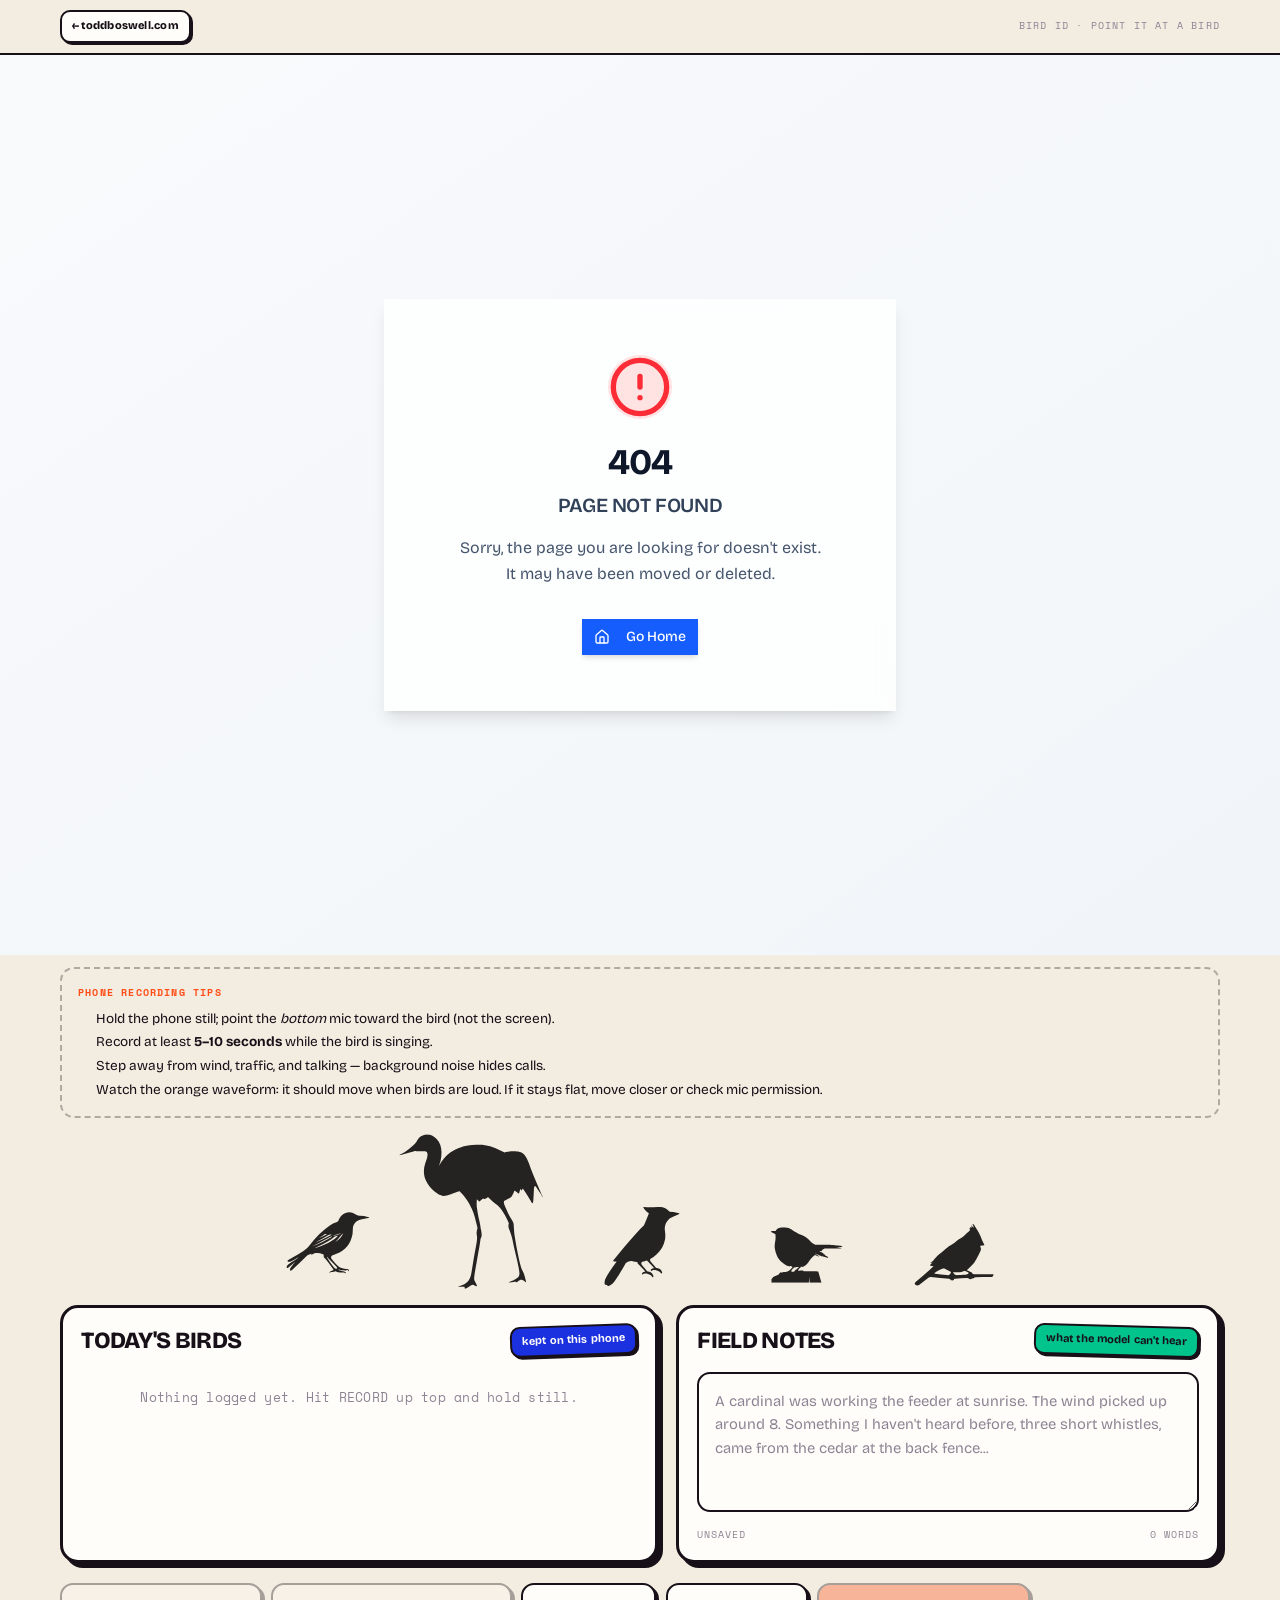
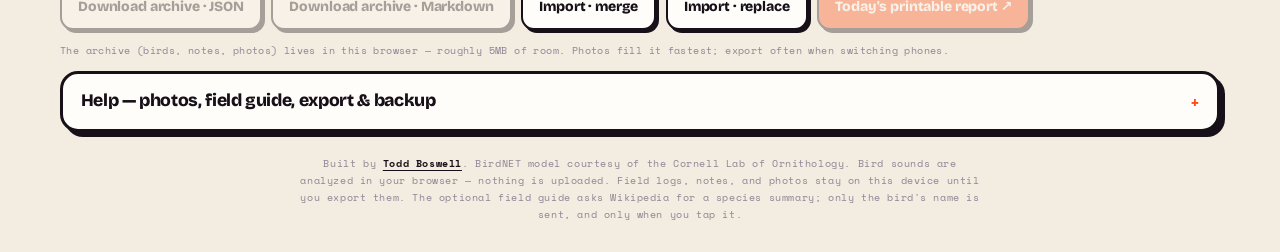
==== index.html @ 9d0726d0 "Rebrand to WYA sticker-flat, persist runs, add photos and field guide - Palette remap in app CSS/JS " ====
<!doctype html>
<html lang="en">
<head>
  <meta charset="UTF-8" />
  <meta name="viewport" content="width=device-width, initial-scale=1.0, maximum-scale=1" />
  <meta name="theme-color" content="#F3ECE0" />
  <title>Bird ID — Todd's Field Tool</title>
  <meta name="description" content="Point it at a bird. Find out what it is. That's it." />
  <link rel="icon" href="./assets/meadowlark-icon.svg" type="image/svg+xml" />
  <link rel="apple-touch-icon" href="./assets/meadowlark-icon.svg" />

  <link rel="preconnect" href="https://fonts.googleapis.com" />
  <link rel="preconnect" href="https://fonts.gstatic.com" crossorigin />
  <link
    href="https://fonts.googleapis.com/css2?family=Bricolage+Grotesque:opsz,wght@12..96,400;500;600;700;800&family=Space+Mono:ital,wght@0,400;0,700;1,400&display=swap"
    rel="stylesheet"
  />

  <!-- Phone mic: prefer 48 kHz capture; keep browser DSP off for bird calls. -->
  <script>
  (function () {
    if (!navigator.mediaDevices || !navigator.mediaDevices.getUserMedia) return;
    var orig = navigator.mediaDevices.getUserMedia.bind(navigator.mediaDevices);
    navigator.mediaDevices.getUserMedia = function (constraints) {
      if (constraints && constraints.audio && typeof constraints.audio === 'object') {
        constraints = JSON.parse(JSON.stringify(constraints));
        constraints.audio.echoCancellation = false;
        constraints.audio.noiseSuppression = false;
        constraints.audio.autoGainControl = false;
        constraints.audio.channelCount = 1;
        constraints.audio.sampleRate = { ideal: 48000 };
        constraints.audio.latency = { ideal: 0 };
      }
      return orig(constraints);
    };
  })();
  </script>
  <script type="module" crossorigin src="./assets/index-wya-v1.js"></script>
  <link rel="stylesheet" crossorigin href="./assets/index-wya-v1.css">

  <style>
    /* ============================================================
       Bird ID wrapper — sticker-flat, matched to WYA.
       Cream ground, ink outlines, hard offset shadows. Bright on
       purpose: read outdoors, in the sun, at arm's length.
       ============================================================ */
    :root {
      --ink: #171018;
      --cream: #F3ECE0;
      --paper: #FFFDF9;
      --hot: #FF4D17;
      --cobalt: #1B31E0;
      --mint: #00C48C;
      --grey: #8C8494;
      --shadow: 3px 3px 0 var(--ink);
      --shadow-lg: 5px 5px 0 var(--ink);
      --display: 'Bricolage Grotesque', system-ui, -apple-system, sans-serif;
      --mono: 'Space Mono', ui-monospace, 'Courier New', monospace;
    }

    /* The React app builds its own visible header — hide the
       FLATWATER ↗ link inside it. (Targeted via JS at runtime.) */
    .w-hide-flatwater { display: none !important; }

    body {
      background: var(--cream);
      color: var(--ink);
      font-family: var(--display);
      -webkit-font-smoothing: antialiased;
      -webkit-tap-highlight-color: transparent;
    }
    #root { display: block; font-family: var(--display); }
    #root .w-app-logo img {
      width: 100%;
      height: 100%;
      object-fit: contain;
      display: block;
      padding: 2px;
    }

    /* Chunk up the React app's hairline borders so its panels read
       as stickers too. Class names below match the remapped bundle. */
    #root [class*="border-[#171018]"] {
      border-width: 2.5px;
      box-shadow: var(--shadow);
    }
    #root [class*="rounded"] [class*="border-[#171018]"] { box-shadow: var(--shadow); }

    .w-label {
      font-family: var(--mono);
      font-size: 0.62rem;
      letter-spacing: 0.14em;
      text-transform: uppercase;
      color: var(--grey);
      margin: 0 0 0.35rem;
    }

    /* ---------- sticker chips & slabs ---------- */
    .w-chip {
      display: inline-block;
      background: var(--paper);
      border: 2.5px solid var(--ink);
      border-radius: 10px;
      padding: 6px 10px;
      box-shadow: 2px 2px 0 var(--ink);
      font-size: 11px;
      font-weight: 800;
      letter-spacing: 0.02em;
      color: var(--ink);
      text-decoration: none;
      transition: transform 0.1s ease, box-shadow 0.1s ease;
    }
    a.w-chip:active, button.w-chip:active { transform: translate(2px, 2px); box-shadow: 0 0 0 var(--ink); }

    .w-btn {
      display: inline-flex;
      align-items: center;
      justify-content: center;
      gap: 8px;
      font-family: var(--display);
      font-weight: 800;
      font-size: 14px;
      letter-spacing: -0.01em;
      color: var(--paper);
      background: var(--hot);
      border: 2.5px solid var(--ink);
      border-radius: 13px;
      box-shadow: var(--shadow);
      padding: 0.7rem 1rem;
      cursor: pointer;
      transition: transform 0.1s ease, box-shadow 0.1s ease;
    }
    .w-btn:active { transform: translate(3px, 3px); box-shadow: 0 0 0 var(--ink); }
    .w-btn:disabled { opacity: 0.35; cursor: not-allowed; transform: none; box-shadow: var(--shadow); }
    .w-btn-outline { background: var(--paper); color: var(--ink); }
    .w-btn:focus-visible { outline: 3px solid var(--cobalt); outline-offset: 3px; }

    .w-btn-ghost {
      font-family: var(--display);
      font-size: 11px;
      font-weight: 800;
      letter-spacing: 0.02em;
      color: var(--ink);
      background: var(--paper);
      border: 2px solid var(--ink);
      border-radius: 9px;
      box-shadow: 2px 2px 0 var(--ink);
      padding: 0.3rem 0.55rem;
      cursor: pointer;
      transition: transform 0.1s ease, box-shadow 0.1s ease;
    }
    .w-btn-ghost:active { transform: translate(2px, 2px); box-shadow: 0 0 0 var(--ink); }
    .w-btn-ghost.is-on { background: var(--cobalt); color: var(--paper); }

    /* ---------- top nav ---------- */
    .w-topnav {
      background: var(--cream);
      border-bottom: 2.5px solid var(--ink);
    }
    .w-topnav-inner {
      max-width: 1200px;
      margin: 0 auto;
      padding: 0.65rem 1.25rem;
      display: flex;
      justify-content: space-between;
      align-items: center;
      gap: 1rem;
    }
    .w-topnav .right {
      font-family: var(--mono);
      font-size: 0.62rem;
      letter-spacing: 0.12em;
      text-transform: uppercase;
      color: var(--grey);
    }

    /* ---------- shared panel card ---------- */
    .w-panel {
      background: var(--paper);
      border: 3px solid var(--ink);
      border-radius: 18px;
      box-shadow: var(--shadow-lg);
      padding: 1.1rem 1.15rem;
    }
    .w-panel-head {
      display: flex;
      justify-content: space-between;
      align-items: center;
      margin-bottom: 1rem;
      gap: 0.75rem;
      flex-wrap: wrap;
    }
    .w-panel-title {
      font-family: var(--display);
      font-size: 1.45rem;
      font-weight: 800;
      letter-spacing: -0.03em;
      line-height: 1;
      color: var(--ink);
      margin: 0;
    }
    .w-tag {
      display: inline-block;
      padding: 5px 10px;
      background: var(--cobalt);
      color: var(--paper);
      border: 2.5px solid var(--ink);
      border-radius: 10px;
      box-shadow: 2px 2px 0 var(--ink);
      font-size: 11px;
      font-weight: 700;
      letter-spacing: 0.01em;
      transform: rotate(-2deg);
    }
    .w-tag.is-mint { background: var(--mint); color: var(--ink); transform: rotate(1.5deg); }

    /* ---------- mic tips ---------- */
    .w-mic-tips {
      max-width: 1200px;
      margin: 0 auto;
      padding: 0.75rem 1.25rem 0;
    }
    .w-mic-tips-inner {
      border: 2px dashed rgba(23, 16, 24, 0.3);
      border-radius: 14px;
      padding: 0.8rem 1rem;
      font-size: 0.85rem;
      line-height: 1.5;
      color: var(--ink);
      background: transparent;
    }
    .w-mic-tips-inner > strong {
      font-family: var(--mono);
      font-size: 0.62rem;
      letter-spacing: 0.12em;
      text-transform: uppercase;
      color: var(--hot);
    }
    .w-mic-tips ul { margin: 0.4rem 0 0; padding-left: 1.15rem; }
    .w-mic-tips li { margin: 0.2rem 0; }
    .w-mic-tips li strong { color: var(--ink); font-weight: 700; }

    /* ---------- decorative bird strip ---------- */
    .w-deco-wrap {
      max-width: 1200px;
      margin: 0 auto;
      padding: 10px 1.25rem;
    }
    .w-deco-inner { line-height: 0; text-align: center; }
    .w-deco-inner img {
      display: block;
      width: 100%;
      max-width: 720px;
      height: auto;
      margin: 0 auto;
      opacity: 0.85;
    }

    .w-section {
      color: var(--ink);
      max-width: 1200px;
      margin: 0 auto;
      padding: 0 1.25rem 0.5rem;
    }

    /* ---------- daily log ---------- */
    .w-log-empty {
      font-family: var(--mono);
      font-size: 0.8rem;
      color: var(--grey);
      padding: 1rem 0;
      text-align: center;
      letter-spacing: 0.02em;
    }
    .w-log-list { list-style: none; padding: 0; margin: 0; }
    .w-log-item {
      display: flex;
      flex-direction: column;
      gap: 0.55rem;
      padding: 0.9rem 0;
      border-bottom: 2px dashed rgba(23, 16, 24, 0.18);
    }
    .w-log-item:last-child { border-bottom: none; }
    .w-log-top {
      display: flex;
      flex-wrap: wrap;
      align-items: flex-start;
      justify-content: space-between;
      gap: 0.5rem 1rem;
    }
    .w-log-top-left {
      display: flex;
      flex-wrap: wrap;
      align-items: center;
      gap: 0.45rem 0.7rem;
      min-width: 0;
      flex: 1;
    }
    .w-log-time {
      font-family: var(--mono);
      font-size: 0.68rem;
      font-weight: 700;
      color: var(--ink);
      background: var(--cream);
      border: 2px solid var(--ink);
      border-radius: 8px;
      padding: 3px 7px;
      letter-spacing: 0.04em;
    }
    .w-log-name {
      font-family: var(--display);
      font-size: 1.05rem;
      font-weight: 800;
      letter-spacing: -0.02em;
      color: var(--ink);
    }
    .w-log-sci {
      font-family: var(--mono);
      font-style: italic;
      font-size: 0.7rem;
      color: var(--grey);
      display: block;
      font-weight: 400;
    }
    .w-log-conf {
      font-family: var(--mono);
      font-size: 0.68rem;
      font-weight: 700;
      white-space: nowrap;
      color: var(--ink);
      background: var(--paper);
      border: 2px solid var(--ink);
      border-radius: 8px;
      padding: 3px 7px;
      box-shadow: 2px 2px 0 var(--ink);
    }
    .w-log-conf.is-solid { background: var(--mint); }
    .w-log-conf.is-maybe { background: var(--cream); }
    .w-log-actions {
      display: flex;
      align-items: center;
      gap: 0.45rem;
      flex-shrink: 0;
      flex-wrap: wrap;
    }
    .w-entry-note {
      width: 100%;
      min-height: 2.75rem;
      background: var(--paper);
      border: 2px solid var(--ink);
      border-radius: 10px;
      color: var(--ink);
      font-family: var(--display);
      font-weight: 500;
      font-size: 0.85rem;
      line-height: 1.5;
      padding: 0.55rem 0.65rem;
      resize: vertical;
    }
    .w-entry-note:focus { outline: 3px solid var(--cobalt); outline-offset: 2px; }
    .w-entry-note::placeholder { color: var(--grey); font-weight: 400; }

    /* photo on an entry */
    .w-photo-row { display: flex; align-items: center; gap: 0.6rem; flex-wrap: wrap; }
    .w-photo-thumb {
      width: 74px;
      height: 74px;
      object-fit: cover;
      border: 2.5px solid var(--ink);
      border-radius: 12px;
      box-shadow: var(--shadow);
      cursor: zoom-in;
      background: var(--cream);
    }

    /* field guide details */
    .w-details {
      border: 2px dashed rgba(23, 16, 24, 0.3);
      border-radius: 14px;
      padding: 0.75rem 0.9rem;
      display: flex;
      gap: 0.8rem;
      align-items: flex-start;
      background: var(--cream);
    }
    .w-details.is-loading, .w-details.is-error {
      font-family: var(--mono);
      font-size: 0.75rem;
      color: var(--grey);
    }
    .w-details-thumb {
      width: 86px;
      height: 86px;
      object-fit: cover;
      border: 2.5px solid var(--ink);
      border-radius: 12px;
      box-shadow: 2px 2px 0 var(--ink);
      flex: none;
      background: var(--paper);
    }
    .w-details-body { min-width: 0; }
    .w-details-body p {
      margin: 0 0 0.5rem;
      font-size: 0.85rem;
      line-height: 1.5;
      color: var(--ink);
    }
    .w-details-links { display: flex; flex-wrap: wrap; gap: 0.4rem; }
    .w-details-links a { font-size: 10px; }

    /* ---------- two-up grid ---------- */
    .w-grid {
      display: grid;
      grid-template-columns: 1fr;
      gap: 1.1rem;
    }
    @media (min-width: 900px) {
      .w-grid { grid-template-columns: minmax(0, 1.1fr) minmax(0, 1fr); }
    }

    /* ---------- notes ---------- */
    .w-notes-text {
      width: 100%;
      min-height: 140px;
      background: var(--paper);
      border: 2.5px solid var(--ink);
      border-radius: 13px;
      color: var(--ink);
      font-family: var(--display);
      font-weight: 500;
      font-size: 0.92rem;
      line-height: 1.6;
      padding: 1rem;
      resize: vertical;
    }
    .w-notes-text:focus { outline: 3px solid var(--cobalt); outline-offset: 2px; }
    .w-notes-text::placeholder { color: var(--grey); font-weight: 400; }
    .w-notes-meta {
      display: flex;
      justify-content: space-between;
      align-items: center;
      margin-top: 0.55rem;
      font-family: var(--mono);
      font-size: 0.62rem;
      letter-spacing: 0.1em;
      text-transform: uppercase;
      color: var(--grey);
    }
    .w-saved.is-saved { color: var(--mint); font-weight: 700; }

    /* ---------- export bar & help ---------- */
    .w-export-bar {
      max-width: 1200px;
      margin: 0 auto;
      padding: 0.75rem 1.25rem;
      display: flex;
      flex-wrap: wrap;
      gap: 0.6rem;
      align-items: center;
    }
    .w-import-hint {
      flex: 1 1 100%;
      margin: 0.25rem 0 0;
      font-family: var(--mono);
      font-size: 0.62rem;
      letter-spacing: 0.04em;
      line-height: 1.5;
      color: var(--grey);
    }
    .w-help-wrap {
      max-width: 1200px;
      margin: 0 auto;
      padding: 0 1.25rem 0.75rem;
    }
    .w-help {
      border: 3px solid var(--ink);
      background: var(--paper);
      border-radius: 18px;
      box-shadow: var(--shadow-lg);
    }
    .w-help > summary {
      list-style: none;
      cursor: pointer;
      padding: 0.9rem 1.1rem;
      display: flex;
      align-items: center;
      justify-content: space-between;
      gap: 0.75rem;
      font-family: var(--display);
      font-size: 1.1rem;
      font-weight: 800;
      letter-spacing: -0.02em;
      color: var(--ink);
      user-select: none;
    }
    .w-help > summary::-webkit-details-marker { display: none; }
    .w-help > summary::after {
      content: '+';
      font-family: var(--mono);
      font-weight: 700;
      font-size: 1rem;
      color: var(--hot);
    }
    .w-help[open] > summary::after { content: '−'; }
    .w-help-body {
      padding: 0 1.1rem 1rem;
      border-top: 2px dashed rgba(23, 16, 24, 0.18);
      font-size: 0.88rem;
      line-height: 1.6;
      color: var(--ink);
    }
    .w-help-body p { margin: 0.65rem 0 0; }
    .w-help-body strong { font-weight: 800; }

    .w-footer-note {
      text-align: center;
      font-family: var(--mono);
      font-size: 0.62rem;
      letter-spacing: 0.06em;
      color: var(--grey);
      padding: 0.75rem 1.25rem 1.75rem;
      max-width: 720px;
      margin: 0 auto;
      line-height: 1.7;
    }
    .w-footer-note a {
      color: var(--ink);
      font-weight: 700;
      text-decoration: underline;
      text-underline-offset: 3px;
    }
    .w-footer-note a:hover { color: var(--hot); }

    /* ---------- photo lightbox ---------- */
    .w-lightbox {
      position: fixed;
      inset: 0;
      z-index: 990;
      display: none;
      align-items: center;
      justify-content: center;
      background: rgba(23, 16, 24, 0.55);
      padding: 5vmin;
      cursor: zoom-out;
    }
    .w-lightbox.is-on { display: flex; }
    .w-lightbox img {
      max-width: 100%;
      max-height: 100%;
      border: 3px solid var(--ink);
      border-radius: 16px;
      box-shadow: var(--shadow-lg);
      background: var(--paper);
    }
  </style>
</head>
<body>

  <!-- Top site-nav strip. Sits above the React app's own header. -->
  <nav class="w-topnav">
    <div class="w-topnav-inner">
      <a class="w-chip" href="https://www.toddboswell.com/">← toddboswell.com</a>
      <span class="right">Bird ID · point it at a bird</span>
    </div>
  </nav>

  <!-- React app mounts here -->
  <div id="root"></div>

  <aside class="w-mic-tips" id="w-mic-tips">
    <div class="w-mic-tips-inner">
      <strong>Phone recording tips</strong>
      <ul>
        <li>Hold the phone still; point the <em>bottom</em> mic toward the bird (not the screen).</li>
        <li>Record at least <strong>5–10 seconds</strong> while the bird is singing.</li>
        <li>Step away from wind, traffic, and talking — background noise hides calls.</li>
        <li>Watch the orange waveform: it should move when birds are loud. If it stays flat, move closer or check mic permission.</li>
      </ul>
    </div>
  </aside>

  <div class="w-deco-wrap" aria-hidden="true">
    <div class="w-deco-inner">
      <img src="./assets/birds-strip.svg" alt="" width="720" height="88" decoding="async" loading="lazy" />
    </div>
  </div>

  <!-- Wrapper additions: Daily Field Log + Notes -->
  <section class="w-section">
    <div class="w-grid">
      <article class="w-panel">
        <header class="w-panel-head">
          <h2 class="w-panel-title">Today's Birds</h2>
          <span class="w-tag" id="w-log-meta">kept on this phone</span>
        </header>
        <div id="w-log-body">
          <div class="w-log-empty">Nothing logged yet. Hit RECORD up top and hold still.</div>
        </div>
      </article>

      <article class="w-panel">
        <header class="w-panel-head">
          <h2 class="w-panel-title">Field Notes</h2>
          <span class="w-tag is-mint">what the model can't hear</span>
        </header>
        <textarea
          id="w-notes-text"
          class="w-notes-text"
          placeholder="A cardinal was working the feeder at sunrise. The wind picked up around 8. Something I haven't heard before, three short whistles, came from the cedar at the back fence..."
        ></textarea>
        <div class="w-notes-meta">
          <span id="w-notes-saved" class="w-saved">unsaved</span>
          <span id="w-notes-count">0 words</span>
        </div>
      </article>
    </div>
  </section>

  <div class="w-export-bar">
    <input type="file" id="w-import-file" accept="application/json,.json,text/plain" hidden />
    <input type="file" id="w-photo-file" accept="image/*" hidden />
    <button type="button" id="w-btn-download-json" class="w-btn w-btn-outline">Download archive · JSON</button>
    <button type="button" id="w-btn-download-md" class="w-btn w-btn-outline">Download archive · Markdown</button>
    <button type="button" id="w-btn-import-merge" class="w-btn w-btn-outline">Import · merge</button>
    <button type="button" id="w-btn-import-replace" class="w-btn w-btn-outline">Import · replace</button>
    <button type="button" id="w-btn-export" class="w-btn" disabled>Today's printable report ↗</button>
    <p class="w-import-hint">The archive (birds, notes, photos) lives in this browser — roughly 5MB of room. Photos fill it fastest; export often when switching phones.</p>
  </div>

  <div class="w-help-wrap">
    <details class="w-help" id="w-help">
      <summary>Help — photos, field guide, export &amp; backup</summary>
      <div class="w-help-body">
        <p><strong>Add photo</strong> — Attach a picture to any bird in the log (camera or gallery). It's shrunk to save space and stays on this device, riding along in JSON exports and the printable report.</p>
        <p><strong>Field guide</strong> — Pulls a short summary and portrait of the species from Wikipedia. Only the species name is sent, only when you tap it, and the answer is kept locally so it works offline next time.</p>
        <p><strong>Download archive · JSON</strong> — Full backup for another phone or safekeeping. Re-import later with merge or replace.</p>
        <p><strong>Download archive · Markdown</strong> — Readable journal for Notes, Obsidian, or any text app.</p>
        <p><strong>Import · merge</strong> — Adds birds and notes from a JSON file without deleting what is already here. Duplicates are skipped.</p>
        <p><strong>Import · replace</strong> — Wipes this device's log and loads the file. Use only when restoring a backup.</p>
        <p><strong>Today's printable report</strong> — Print-friendly page for today (species summary, timeline, photos, notes).</p>
      </div>
    </details>
  </div>

  <p class="w-footer-note">
    Built by <a href="https://www.toddboswell.com/">Todd Boswell</a>. BirdNET model courtesy of the Cornell Lab of Ornithology.
    Bird sounds are analyzed in your browser — nothing is uploaded.
    Field logs, notes, and photos stay on this device until you export them.
    The optional field guide asks Wikipedia for a species summary; only the bird's name is sent, and only when you tap it.
  </p>

  <div class="w-lightbox" id="w-lightbox" role="dialog" aria-label="Photo">
    <img id="w-lightbox-img" src="" alt="Field photo" />
  </div>

  <!-- ============================================================
       Wrapper logic — runs after React app mounts.
       Tasks:
         1. Hide the React app's "FLATWATER ↗" link
         2. Watch the React session log via MutationObserver, capture
            each new bird identification into localStorage
         3. Render our own persistent Daily Field Log (notes, photos,
            field-guide lookups per entry)
         4. Bind notes textarea to localStorage with debounced save
         5. Build a branded printable report on Export click
       (Runs themselves also persist now — the app bundle is patched
       to hydrate/save `birdid.runs.v1`.)
       ============================================================ -->
  <script>
  (function() {
    'use strict';

    const STORAGE_KEY = 'birdid.v2';
    const STORAGE_LEGACY = 'birdid.v1';
    const WIKI_CACHE_KEY = 'birdid.wiki.v1';
    const LISTEN_GAP_MS = 45000;
    const SCAN_CAP = 52;
    const PHOTO_MAX_EDGE = 720;
    const PHOTO_TARGET_CHARS = 260000; // ~190KB of image as base64

    const todayISO = () => new Date().toISOString().slice(0, 10);
    const hhmm = (d) => d.toTimeString().slice(0, 5);

    function genId() {
      if (typeof crypto !== 'undefined' && crypto.randomUUID) return crypto.randomUUID();
      return 'id-' + Date.now().toString(36) + '-' + Math.random().toString(36).slice(2, 9);
    }

    function normalizeStore(parsed) {
      if (!parsed || typeof parsed !== 'object') return { version: 2, sessions: {} };
      const sessions = parsed.sessions && typeof parsed.sessions === 'object' ? parsed.sessions : {};
      for (const day of Object.keys(sessions)) {
        const sess = sessions[day];
        if (!sess || !Array.isArray(sess.birds)) continue;
        for (const b of sess.birds) {
          if (!b.id) b.id = genId();
          if (typeof b.note !== 'string') b.note = '';
          if (typeof b.listenGen !== 'number') b.listenGen = 0;
          if (typeof b.photo !== 'string' || b.photo.indexOf('data:image/') !== 0) b.photo = '';
        }
      }
      return { version: 2, sessions };
    }

    function loadStore() {
      try {
        let raw = localStorage.getItem(STORAGE_KEY);
        if (!raw) raw = localStorage.getItem(STORAGE_LEGACY);
        if (!raw) return { version: 2, sessions: {} };
        const parsed = JSON.parse(raw);
        const store = normalizeStore(parsed);
        saveStore(store);
        try { localStorage.removeItem(STORAGE_LEGACY); } catch (e2) {}
        return store;
      } catch (e) {
        return { version: 2, sessions: {} };
      }
    }

    let warnedQuota = false;
    function saveStore(store) {
      try {
        store.version = 2;
        localStorage.setItem(STORAGE_KEY, JSON.stringify(store));
      } catch (e) {
        if (!warnedQuota) {
          warnedQuota = true;
          alert('This browser\'s storage is full, so the last change could not be saved. Download the JSON archive, then remove some photos or old days to make room.');
        }
      }
    }

    function getToday(store) {
      const d = todayISO();
      if (!store.sessions[d]) {
        store.sessions[d] = { date: d, birds: [], notes: '' };
      }
      return store.sessions[d];
    }

    const store = loadStore();

    // ----- Hide FLATWATER (scan only #root links; cheap on phones) -----
    function hideFlatwaterLink() {
      const root = document.getElementById('root');
      if (!root) return;
      for (const el of root.querySelectorAll('a')) {
        const t = (el.textContent || '').trim();
        if (/flatwater/i.test(t)) el.classList.add('w-hide-flatwater');
      }
    }

    function patchAppLogo() {
      const root = document.getElementById('root');
      if (!root) return;
      for (const box of root.querySelectorAll('div')) {
        if (!box.classList.contains('w-8') || !box.classList.contains('h-8')) continue;
        if (box.classList.contains('w-app-logo')) continue;
        const span = box.querySelector('span');
        if (!span || (span.textContent || '').trim() !== 'T') continue;
        box.classList.add('w-app-logo');
        box.innerHTML =
          '<img src="./assets/meadowlark-icon.svg" alt="" width="28" height="28" decoding="async" />';
        return;
      }
    }

    // ----- Listen generation: gaps start a new “press record” cluster -----
    let listenGeneration = 0;
    let lastListenTs = 0;

    function touchListenGeneration(now) {
      if (lastListenTs === 0 || now - lastListenTs > LISTEN_GAP_MS) listenGeneration++;
      lastListenTs = now;
    }

    function speciesKey(name, sci) {
      return (sci || '').trim().toLowerCase() + '::' + (name || '').trim().toLowerCase();
    }

    const parsedHosts = new WeakSet();

    function parsePredictionRow(el) {
      if (!(el instanceof Element)) return null;
      const text = el.textContent || '';
      const percentMatch = text.match(/(\d{1,3})\s*%/);
      if (!percentMatch) return null;
      if (text.length > 260) return null;
      const confidence = parseInt(percentMatch[1], 10);
      if (!(confidence >= 0 && confidence <= 100)) return null;
      let beforePct = text.slice(0, percentMatch.index).trim();
      beforePct = beforePct.replace(/[—·–-]\s*$/, '').trim();
      if (!beforePct) return null;
      let name = beforePct;
      let sci = '';
      const italics = el.querySelectorAll('i, em');
      if (italics.length) {
        const sciText = italics[0].textContent.trim();
        if (sciText && beforePct.endsWith(sciText)) {
          name = beforePct.slice(0, -sciText.length).trim();
          sci = sciText;
        }
      }
      return { name, sci, confidence };
    }

    function ingestPrediction(parsed) {
      const now = Date.now();
      touchListenGeneration(now);
      const today = getToday(store);
      const birds = today.birds;
      const sk = speciesKey(parsed.name, parsed.sci);

      let idx = -1;
      for (let i = birds.length - 1; i >= 0; i--) {
        const b = birds[i];
        if (b.listenGen === listenGeneration && speciesKey(b.name, b.sci) === sk) {
          idx = i;
          break;
        }
      }
      if (idx !== -1) {
        const prev = birds[idx];
        if (parsed.confidence > (prev.confidence || 0)) {
          prev.confidence = parsed.confidence;
          prev.time = hhmm(new Date(now));
          prev.ts = now;
          saveStore(store);
          renderLog();
          updateExportEnabled();
        }
        return;
      }

      birds.push({
        id: genId(),
        name: parsed.name,
        sci: parsed.sci,
        confidence: parsed.confidence,
        time: hhmm(new Date(now)),
        ts: now,
        listenGen: listenGeneration,
        note: '',
        photo: '',
      });
      saveStore(store);
      renderLog();
      updateExportEnabled();
    }

    function tryIngestPredictionElement(el) {
      if (!(el instanceof Element)) return false;
      if (parsedHosts.has(el)) return false;
      // Session-log history (incl. runs rehydrated from a past visit)
      // lives in an <aside>; only live results in <main> are new birds.
      if (el.closest && el.closest('aside')) return false;
      const parsed = parsePredictionRow(el);
      if (!parsed) return false;
      parsedHosts.add(el);
      ingestPrediction(parsed);
      return true;
    }

    function scanAddedSubtree(rootEl) {
      const stack = [rootEl];
      let seen = 0;
      while (stack.length && seen < SCAN_CAP) {
        const el = stack.pop();
        if (!(el instanceof Element)) continue;
        seen++;
        if (!tryIngestPredictionElement(el)) {
          const kids = el.children;
          for (let i = kids.length - 1; i >= 0; i--) stack.push(kids[i]);
        }
      }
    }

    const pendingMutations = [];
    let moRaf = null;
    function flushPredictionMutations() {
      moRaf = null;
      const batch = pendingMutations.splice(0);
      for (const m of batch) {
        for (const node of m.addedNodes) {
          if (!(node instanceof Element)) continue;
          tryIngestPredictionElement(node);
          scanAddedSubtree(node);
        }
      }
      hideFlatwaterLink();
      patchAppLogo();
    }

    let rootObserver = null;
    function attachRootObserver() {
      const root = document.getElementById('root');
      if (!root || rootObserver) return;
      rootObserver = new MutationObserver((mutations) => {
        pendingMutations.push.apply(pendingMutations, mutations);
        if (!moRaf) moRaf = requestAnimationFrame(flushPredictionMutations);
      });
      rootObserver.observe(root, { childList: true, subtree: true });
    }

    attachRootObserver();
    let attachTries = 0;
    const attachTimer = setInterval(() => {
      attachRootObserver();
      hideFlatwaterLink();
      patchAppLogo();
      if (++attachTries > 100) clearInterval(attachTimer);
    }, 400);

    // ----- 3. Render the persistent Daily Field Log -----
    const logBody = document.getElementById('w-log-body');
    const logMeta = document.getElementById('w-log-meta');
    const openDetails = new Set(); // entry ids with field guide open

    function confClass(c) {
      if (c >= 70) return ' is-solid';
      if (c < 40) return ' is-maybe';
      return '';
    }

    function renderLog() {
      const today = getToday(store);
      const birds = today.birds || [];
      if (!birds.length) {
        logBody.innerHTML =
          '<div class="w-log-empty">Nothing logged yet. Hit RECORD up top and hold still.</div>';
        logMeta.textContent = 'kept on this phone';
        return;
      }
      const speciesCounts = new Map();
      for (const b of birds) {
        const k = speciesKey(b.name, b.sci);
        speciesCounts.set(k, (speciesCounts.get(k) || 0) + 1);
      }
      const speciesTotal = speciesCounts.size;
      logMeta.textContent =
        birds.length +
        (birds.length === 1 ? ' ID' : ' IDs') +
        ' · ' +
        speciesTotal +
        (speciesTotal === 1 ? ' species' : ' species');

      const html = ['<ul class="w-log-list">'];
      const sorted = [...birds].sort((a, b) => b.ts - a.ts);
      for (const b of sorted) {
        const bid = escapeHTML(b.id);
        const noteVal = escapeHTML(b.note || '');
        const hasPhoto = b.photo && b.photo.indexOf('data:image/') === 0;
        const detailsOpen = openDetails.has(b.id);
        html.push(
          '<li class="w-log-item" data-entry-id="' + bid + '">',
          '<div class="w-log-top">',
          '<div class="w-log-top-left">',
          '<span class="w-log-time">',
          escapeHTML(b.time),
          '</span>',
          '<span class="w-log-name">',
          escapeHTML(b.name),
          b.sci ? '<span class="w-log-sci">' + escapeHTML(b.sci) + '</span>' : '',
          '</span>',
          '<span class="w-log-conf' + confClass(b.confidence) + '">',
          String(b.confidence),
          '%</span>',
          '</div>',
          '<div class="w-log-actions">',
          hasPhoto
            ? ''
            : '<button type="button" class="w-btn-ghost" data-photo-add="' + bid + '">+ Photo</button>',
          '<button type="button" class="w-btn-ghost' + (detailsOpen ? ' is-on' : '') + '" data-details-toggle="' + bid + '">Field guide</button>',
          '<button type="button" class="w-btn-ghost" data-del-id="' + bid + '">Remove</button>',
          '</div>',
          '</div>'
        );
        if (hasPhoto) {
          html.push(
            '<div class="w-photo-row">',
            '<img class="w-photo-thumb" src="' + escapeHTML(b.photo) + '" alt="Photo of ' + escapeHTML(b.name) + '" data-photo-view="' + bid + '" />',
            '<button type="button" class="w-btn-ghost" data-photo-add="' + bid + '">Replace</button>',
            '<button type="button" class="w-btn-ghost" data-photo-remove="' + bid + '">Remove photo</button>',
            '</div>'
          );
        }
        if (detailsOpen) {
          html.push('<div class="w-details is-loading" data-details-for="' + bid + '">looking it up…</div>');
        }
        html.push(
          '<textarea class="w-entry-note" rows="2" placeholder="Optional note for this identification…" data-note-id="' +
            bid +
            '">' +
            noteVal +
            '</textarea>',
          '</li>'
        );
      }
      html.push('</ul>');
      logBody.innerHTML = html.join('');

      // Fill any open field-guide panels
      for (const id of openDetails) {
        const b = birds.find((x) => x.id === id);
        if (b) fillDetails(b);
        else openDetails.delete(id);
      }
    }

    function escapeHTML(s) {
      return String(s).replace(/[&<>"']/g, (c) => ({
        '&': '&amp;',
        '<': '&lt;',
        '>': '&gt;',
        '"': '&quot;',
        "'": '&#39;',
      })[c]);
    }

    renderLog();

    function deleteEntry(id) {
      const today = getToday(store);
      today.birds = (today.birds || []).filter((b) => b.id !== id);
      openDetails.delete(id);
      saveStore(store);
      renderLog();
      updateExportEnabled();
    }

    // ----- Photos on entries -----
    const photoFile = document.getElementById('w-photo-file');
    let photoTargetId = null;

    function compressPhoto(file, cb) {
      const url = URL.createObjectURL(file);
      const img = new Image();
      img.onload = () => {
        URL.revokeObjectURL(url);
        let w = img.naturalWidth, h = img.naturalHeight;
        if (!w || !h) return cb(null);
        const scale = Math.min(1, PHOTO_MAX_EDGE / Math.max(w, h));
        w = Math.round(w * scale);
        h = Math.round(h * scale);
        const canvas = document.createElement('canvas');
        canvas.width = w;
        canvas.height = h;
        const ctx = canvas.getContext('2d');
        ctx.drawImage(img, 0, 0, w, h);
        let out = canvas.toDataURL('image/jpeg', 0.72);
        if (out.length > PHOTO_TARGET_CHARS) out = canvas.toDataURL('image/jpeg', 0.55);
        cb(out);
      };
      img.onerror = () => {
        URL.revokeObjectURL(url);
        cb(null);
      };
      img.src = url;
    }

    photoFile.addEventListener('change', () => {
      const f = photoFile.files && photoFile.files[0];
      photoFile.value = '';
      const id = photoTargetId;
      photoTargetId = null;
      if (!f || !id) return;
      compressPhoto(f, (dataUrl) => {
        if (!dataUrl) {
          alert('Could not read that image.');
          return;
        }
        const today = getToday(store);
        const row = today.birds.find((x) => x.id === id);
        if (!row) return;
        row.photo = dataUrl;
        saveStore(store);
        renderLog();
      });
    });

    const lightbox = document.getElementById('w-lightbox');
    const lightboxImg = document.getElementById('w-lightbox-img');
    lightbox.addEventListener('click', () => {
      lightbox.classList.remove('is-on');
      lightboxImg.src = '';
    });

    // ----- Field guide: Wikipedia summary, cached locally -----
    function loadWikiCache() {
      try {
        const raw = localStorage.getItem(WIKI_CACHE_KEY);
        const parsed = raw ? JSON.parse(raw) : null;
        return parsed && typeof parsed === 'object' ? parsed : {};
      } catch (e) { return {}; }
    }
    function saveWikiCache(cache) {
      try {
        const keys = Object.keys(cache);
        if (keys.length > 120) {
          keys.sort((a, b) => (cache[a].at || 0) - (cache[b].at || 0));
          for (const k of keys.slice(0, keys.length - 120)) delete cache[k];
        }
        localStorage.setItem(WIKI_CACHE_KEY, JSON.stringify(cache));
      } catch (e) { /* cache is disposable */ }
    }
    const wikiCache = loadWikiCache();

    function wikiFetchSummary(title) {
      return fetch(
        'https://en.wikipedia.org/api/rest_v1/page/summary/' + encodeURIComponent(title) + '?redirect=true',
        { headers: { Accept: 'application/json' } }
      ).then((r) => {
        if (!r.ok) throw new Error('http ' + r.status);
        return r.json();
      });
    }

    function getBirdFacts(b, cb) {
      const key = speciesKey(b.name, b.sci);
      if (wikiCache[key]) return cb(wikiCache[key]);
      const tryTitles = [];
      if (b.sci) tryTitles.push(b.sci);
      if (b.name) tryTitles.push(b.name);
      let i = 0;
      function attempt() {
        if (i >= tryTitles.length) return cb(null);
        wikiFetchSummary(tryTitles[i++])
          .then((data) => {
            if (!data || !data.extract) return attempt();
            const facts = {
              at: Date.now(),
              title: data.title || b.name,
              extract: String(data.extract).slice(0, 900),
              thumb: data.thumbnail && data.thumbnail.source ? data.thumbnail.source : '',
              url:
                (data.content_urls && data.content_urls.desktop && data.content_urls.desktop.page) || '',
            };
            wikiCache[key] = facts;
            saveWikiCache(wikiCache);
            cb(facts);
          })
          .catch(attempt);
      }
      attempt();
    }

    function detailsLinks(b) {
      const links = [];
      const aab =
        'https://www.allaboutbirds.org/guide/' +
        encodeURIComponent((b.name || '').trim().replace(/[’']/g, '').replace(/\s+/g, '_'));
      links.push('<a class="w-chip" href="' + aab + '" target="_blank" rel="noopener">All About Birds ↗</a>');
      if (b.sci) {
        links.push(
          '<a class="w-chip" href="https://www.inaturalist.org/taxa/search?q=' +
            encodeURIComponent(b.sci) +
            '" target="_blank" rel="noopener">More photos ↗</a>'
        );
      }
      return links;
    }

    function fillDetails(b) {
      const box = logBody.querySelector('[data-details-for="' + CSS.escape(b.id) + '"]');
      if (!box) return;
      getBirdFacts(b, (facts) => {
        const box2 = logBody.querySelector('[data-details-for="' + CSS.escape(b.id) + '"]');
        if (!box2) return;
        const links = detailsLinks(b);
        if (facts && facts.url) {
          links.unshift('<a class="w-chip" href="' + escapeHTML(facts.url) + '" target="_blank" rel="noopener">Wikipedia ↗</a>');
        }
        if (!facts) {
          box2.className = 'w-details is-error';
          box2.innerHTML =
            'No luck reaching the field guide (offline?). Try these instead: <span class="w-details-links">' +
            links.join(' ') +
            '</span>';
          return;
        }
        box2.className = 'w-details';
        box2.innerHTML =
          (facts.thumb
            ? '<img class="w-details-thumb" src="' + escapeHTML(facts.thumb) + '" alt="' + escapeHTML(facts.title) + '" loading="lazy" />'
            : '') +
          '<div class="w-details-body"><p>' +
          escapeHTML(facts.extract) +
          '</p><div class="w-details-links">' +
          links.join('') +
          '</div></div>';
      });
    }

    logBody.addEventListener('click', (e) => {
      const del = e.target.closest('[data-del-id]');
      if (del) return deleteEntry(del.getAttribute('data-del-id'));

      const add = e.target.closest('[data-photo-add]');
      if (add) {
        photoTargetId = add.getAttribute('data-photo-add');
        photoFile.click();
        return;
      }

      const rm = e.target.closest('[data-photo-remove]');
      if (rm) {
        const today = getToday(store);
        const row = today.birds.find((x) => x.id === rm.getAttribute('data-photo-remove'));
        if (row) {
          row.photo = '';
          saveStore(store);
          renderLog();
        }
        return;
      }

      const view = e.target.closest('[data-photo-view]');
      if (view) {
        const today = getToday(store);
        const row = today.birds.find((x) => x.id === view.getAttribute('data-photo-view'));
        if (row && row.photo) {
          lightboxImg.src = row.photo;
          lightbox.classList.add('is-on');
        }
        return;
      }

      const dt = e.target.closest('[data-details-toggle]');
      if (dt) {
        const id = dt.getAttribute('data-details-toggle');
        if (openDetails.has(id)) openDetails.delete(id);
        else openDetails.add(id);
        renderLog();
      }
    });

    const noteTimers = Object.create(null);
    logBody.addEventListener('input', (e) => {
      const ta = e.target.closest('[data-note-id]');
      if (!ta) return;
      const id = ta.getAttribute('data-note-id');
      clearTimeout(noteTimers[id]);
      noteTimers[id] = setTimeout(() => {
        const today = getToday(store);
        const row = today.birds.find((x) => x.id === id);
        if (row) {
          row.note = ta.value;
          saveStore(store);
          updateExportEnabled();
        }
      }, 400);
    });

    const notesEl = document.getElementById('w-notes-text');
    const savedEl = document.getElementById('w-notes-saved');
    const countEl = document.getElementById('w-notes-count');

    notesEl.value = getToday(store).notes || '';
    updateNotesMeta();

    let saveTimer = null;
    notesEl.addEventListener('input', () => {
      savedEl.textContent = 'saving';
      savedEl.classList.remove('is-saved');
      clearTimeout(saveTimer);
      saveTimer = setTimeout(() => {
        const today = getToday(store);
        today.notes = notesEl.value;
        saveStore(store);
        savedEl.textContent = 'saved';
        savedEl.classList.add('is-saved');
        updateNotesMeta();
        updateExportEnabled();
      }, 500);
    });

    function updateNotesMeta() {
      const text = notesEl.value || '';
      const words = text.trim() ? text.trim().split(/\s+/).length : 0;
      countEl.textContent = words + (words === 1 ? ' word' : ' words');
    }

    function archiveHasData() {
      for (const k of Object.keys(store.sessions)) {
        const s = store.sessions[k];
        if (s.birds && s.birds.length) return true;
        if (s.notes && String(s.notes).trim()) return true;
      }
      return false;
    }

    const exportBtn = document.getElementById('w-btn-export');
    const jsonBtn = document.getElementById('w-btn-download-json');
    const mdBtn = document.getElementById('w-btn-download-md');
    const importFile = document.getElementById('w-import-file');
    let importMode = 'merge';

    function updateExportEnabled() {
      const today = getToday(store);
      const todayHas =
        (today.birds && today.birds.length) || (today.notes && today.notes.trim());
      exportBtn.disabled = !todayHas;
      const arch = archiveHasData();
      jsonBtn.disabled = !arch;
      mdBtn.disabled = !arch;
    }
    updateExportEnabled();

    function downloadBlob(filename, text, mime) {
      const blob = new Blob([text], { type: mime || 'text/plain;charset=utf-8' });
      const url = URL.createObjectURL(blob);
      const a = document.createElement('a');
      a.href = url;
      a.download = filename;
      a.rel = 'noopener';
      document.body.appendChild(a);
      a.click();
      a.remove();
      URL.revokeObjectURL(url);
    }

    function exportArchivePayload() {
      return {
        version: 2,
        exportedAt: new Date().toISOString(),
        app: 'Bird ID — Todd Field Tool',
        sessions: store.sessions,
      };
    }

    function buildMarkdownArchive() {
      const days = Object.keys(store.sessions).sort();
      let md = '';
      md += '# Bird ID — field archive\n\n';
      md += '_Saved ' + new Date().toLocaleString() + '_\n\n';
      md +=
        'Readable in any text editor, Notes, Notion, or Obsidian. IDs and notes only — audio and photos are not embedded (photos travel in the JSON archive).\n\n---\n\n';
      for (const d of days) {
        const s = store.sessions[d];
        const birds = s.birds || [];
        const notes = s.notes || '';
        if (!birds.length && !String(notes).trim()) continue;
        md += '## ' + d + '\n\n';
        if (birds.length) {
          const speciesMap = new Map();
          for (const b of birds) {
            const key = b.name + (b.sci ? '|' + b.sci : '');
            speciesMap.set(key, (speciesMap.get(key) || 0) + 1);
          }
          md +=
            '**Summary:** ' +
            birds.length +
            ' identification(s), ' +
            speciesMap.size +
            ' species\n\n';
          const sorted = [...birds].sort((a, b) => a.ts - b.ts);
          for (const b of sorted) {
            md += '- **' + b.time + '** — ' + b.name;
            if (b.sci) md += ' _' + b.sci + '_';
            md += ' · ' + b.confidence + '%';
            if (b.photo) md += ' · 📷';
            if (b.note && b.note.trim()) md += '\n  - Note: ' + b.note.replace(/\n/g, '\n    ');
            md += '\n';
          }
          md += '\n';
        }
        if (String(notes).trim()) md += '### Day notes\n\n' + notes + '\n\n';
        md += '---\n\n';
      }
      return md;
    }

    function mergeSession(dst, src) {
      if (!dst.birds) dst.birds = [];
      const have = new Set(dst.birds.map((b) => b.id));
      for (const b of src.birds || []) {
        if (!have.has(b.id)) {
          dst.birds.push(b);
          have.add(b.id);
        }
      }
      if (src.notes && String(src.notes).trim()) {
        if (dst.notes && String(dst.notes).trim())
          dst.notes = String(dst.notes).trim() + '\n\n---\n\n' + String(src.notes).trim();
        else dst.notes = src.notes;
      }
    }

    function applyImport(data) {
      const incoming = normalizeStore(data);
      if (importMode === 'replace') {
        store.sessions = JSON.parse(JSON.stringify(incoming.sessions || {}));
      } else {
        for (const day of Object.keys(incoming.sessions || {})) {
          if (!store.sessions[day]) store.sessions[day] = incoming.sessions[day];
          else mergeSession(store.sessions[day], incoming.sessions[day]);
        }
      }
      saveStore(store);
      notesEl.value = getToday(store).notes || '';
      renderLog();
      updateNotesMeta();
      updateExportEnabled();
    }

    importFile.addEventListener('change', () => {
      const f = importFile.files && importFile.files[0];
      importFile.value = '';
      if (!f) return;
      const reader = new FileReader();
      reader.onload = () => {
        try {
          const data = JSON.parse(String(reader.result || ''));
          if (!data || typeof data !== 'object' || !data.sessions) {
            alert('That file does not look like a Bird ID archive. Use JSON exported from this page.');
            return;
          }
          applyImport(data);
        } catch (err) {
          alert('Could not read that file as JSON.');
        }
      };
      reader.readAsText(f);
    });

    document.getElementById('w-btn-import-merge').addEventListener('click', () => {
      importMode = 'merge';
      importFile.click();
    });
    document.getElementById('w-btn-import-replace').addEventListener('click', () => {
      if (!confirm('Replace all field data on this device with the file? This cannot be undone.')) return;
      importMode = 'replace';
      importFile.click();
    });

    jsonBtn.addEventListener('click', () => {
      const json = JSON.stringify(exportArchivePayload(), null, 2);
      downloadBlob('bird-id-archive.json', json, 'application/json;charset=utf-8');
    });

    mdBtn.addEventListener('click', () => {
      downloadBlob('bird-id-archive.md', buildMarkdownArchive(), 'text/markdown;charset=utf-8');
    });

    exportBtn.addEventListener('click', () => {
      const today = getToday(store);
      const html = buildReportHTML(today);
      const w = window.open('', '_blank');
      if (!w) {
        alert('Pop-up blocker is hiding the report. Allow pop-ups for this site and try again.');
        return;
      }
      w.document.open();
      w.document.write(html);
      w.document.close();
    });

    function buildReportHTML(session) {
      const date = new Date(session.date + 'T12:00:00');
      const dateStr = date.toLocaleDateString(undefined, {
        weekday: 'long', month: 'long', day: 'numeric', year: 'numeric'
      });
      const birds = session.birds || [];
      const notes = session.notes || '';

      // Group identifications by species — count occurrences
      const speciesMap = new Map();
      for (const b of birds) {
        const key = b.name + (b.sci ? '|' + b.sci : '');
        if (!speciesMap.has(key)) {
          speciesMap.set(key, { name: b.name, sci: b.sci, count: 0, bestConf: 0, firstHeard: b.time });
        }
        const s = speciesMap.get(key);
        s.count++;
        if (b.confidence > s.bestConf) s.bestConf = b.confidence;
        if (b.time < s.firstHeard) s.firstHeard = b.time;
      }
      const speciesList = [...speciesMap.values()].sort((a, b) => b.count - a.count);

      const speciesRows = speciesList.map(s => `
        <tr>
          <td class="num">${s.count}×</td>
          <td><strong>${escapeHTML(s.name)}</strong>${s.sci ? `<br><em>${escapeHTML(s.sci)}</em>` : ''}</td>
          <td class="num">${s.bestConf}%</td>
          <td class="num">${escapeHTML(s.firstHeard)}</td>
        </tr>
      `).join('');

      const timelineRows = [...birds].sort((a, b) => a.ts - b.ts).map(b => `
        <tr>
          <td class="num">${escapeHTML(b.time)}</td>
          <td>${escapeHTML(b.name)}${b.sci ? ` <em>(${escapeHTML(b.sci)})</em>` : ''}${
            b.photo && b.photo.indexOf('data:image/') === 0
              ? `<br><img class="snap" src="${escapeHTML(b.photo)}" alt="Photo of ${escapeHTML(b.name)}">`
              : ''
          }</td>
          <td class="num">${b.confidence}%</td>
          <td>${b.note && b.note.trim() ? escapeHTML(b.note).replace(/\n/g, '<br>') : '—'}</td>
        </tr>
      `).join('');

      const notesBlock = notes.trim()
        ? `<section class="notes"><h2>Field Notes</h2><div class="notes-body">${
            escapeHTML(notes).replace(/\n/g, '<br>')
          }</div></section>`
        : '';

      return `<!doctype html>
<html lang="en">
<head>
<meta charset="UTF-8">
<title>Field Report — ${escapeHTML(dateStr)} — Bird ID</title>
<link rel="preconnect" href="https://fonts.googleapis.com">
<link rel="preconnect" href="https://fonts.gstatic.com" crossorigin>
<link href="https://fonts.googleapis.com/css2?family=Bricolage+Grotesque:opsz,wght@12..96,400;500;600;700;800&family=Space+Mono:wght@400;700&display=swap" rel="stylesheet">
<style>
  * { box-sizing: border-box; }
  html, body { margin: 0; padding: 0; background: #F3ECE0; color: #171018; }
  body {
    font-family: 'Bricolage Grotesque', system-ui, sans-serif;
    font-size: 12pt;
    line-height: 1.55;
  }
  .page {
    max-width: 720px;
    margin: 1.5rem auto;
    padding: 2.5rem 2.25rem;
    background: #FFFDF9;
    border: 3px solid #171018;
    border-radius: 18px;
    box-shadow: 6px 6px 0 #171018;
  }
  header.brand {
    border-bottom: 3px solid #171018;
    padding-bottom: 1.1rem;
    margin-bottom: 1.75rem;
    display: flex;
    justify-content: space-between;
    align-items: baseline;
    gap: 1rem;
    flex-wrap: wrap;
  }
  .brand-mark {
    font-weight: 800;
    font-size: 20pt;
    letter-spacing: -0.03em;
  }
  .brand-mark .accent { color: #FF4D17; }
  .brand-sub {
    font-family: 'Space Mono', monospace;
    font-size: 8.5pt;
    letter-spacing: 0.12em;
    text-transform: uppercase;
    color: #8C8494;
  }
  h1 {
    font-weight: 800;
    font-size: 24pt;
    letter-spacing: -0.03em;
    line-height: 1.1;
    margin: 0 0 0.25rem;
  }
  .subtitle {
    font-family: 'Space Mono', monospace;
    font-size: 9pt;
    letter-spacing: 0.08em;
    text-transform: uppercase;
    color: #8C8494;
    margin-bottom: 2rem;
  }
  h2 {
    font-weight: 800;
    font-size: 12pt;
    letter-spacing: -0.01em;
    margin: 2rem 0 0.6rem;
    color: #171018;
    border-bottom: 2px dashed rgba(23,16,24,0.25);
    padding-bottom: 0.35rem;
  }
  table {
    width: 100%;
    border-collapse: collapse;
    margin: 0.5rem 0 1rem;
    font-size: 11pt;
  }
  th, td {
    text-align: left;
    padding: 0.5rem 0.4rem;
    border-bottom: 1px solid rgba(23,16,24,0.15);
    vertical-align: top;
  }
  th {
    font-family: 'Space Mono', monospace;
    font-size: 8pt;
    letter-spacing: 0.1em;
    text-transform: uppercase;
    color: #8C8494;
    font-weight: 400;
    border-bottom: 2px solid #171018;
  }
  td em { color: #8C8494; font-style: italic; }
  .num {
    font-family: 'Space Mono', monospace;
    font-size: 9.5pt;
    white-space: nowrap;
  }
  td.num { color: #171018; }
  img.snap {
    margin-top: 6px;
    max-width: 180px;
    max-height: 130px;
    border: 2.5px solid #171018;
    border-radius: 10px;
  }
  .summary-stats {
    display: grid;
    grid-template-columns: repeat(3, 1fr);
    gap: 1rem;
    margin: 0 0 1.75rem;
  }
  .stat {
    text-align: center;
    background: #F3ECE0;
    border: 2.5px solid #171018;
    border-radius: 14px;
    box-shadow: 3px 3px 0 #171018;
    padding: 0.9rem 0.5rem;
  }
  .stat-value {
    font-size: 24pt;
    font-weight: 800;
    line-height: 1;
    color: #171018;
  }
  .stat-label {
    font-family: 'Space Mono', monospace;
    font-size: 7.5pt;
    letter-spacing: 0.12em;
    text-transform: uppercase;
    color: #8C8494;
    margin-top: 0.4rem;
  }
  .notes-body {
    font-size: 11.5pt;
    line-height: 1.65;
    white-space: pre-wrap;
    background: #F3ECE0;
    border: 2.5px solid #171018;
    border-radius: 14px;
    padding: 1rem 1.15rem;
    margin: 0.25rem 0 1.5rem;
  }
  .reflection {
    background: #F3ECE0;
    border: 2px dashed rgba(23,16,24,0.3);
    padding: 1.1rem 1.3rem;
    margin: 2.25rem 0 1.25rem;
    border-radius: 14px;
    font-size: 11.5pt;
    line-height: 1.65;
    color: #171018;
  }
  .reflection p:first-child { margin-top: 0; }
  .reflection p:last-child { margin-bottom: 0; }
  footer.cta {
    margin-top: 2rem;
    padding-top: 1.25rem;
    border-top: 3px solid #171018;
    font-size: 10pt;
    line-height: 1.6;
  }
  footer.cta p { margin: 0.4rem 0; }
  footer.cta .sig { font-weight: 800; font-size: 11pt; color: #171018; }
  footer.cta a {
    color: #FF4D17;
    font-weight: 700;
    text-decoration: underline;
    text-underline-offset: 3px;
  }
  .print-bar {
    position: fixed;
    top: 1rem;
    right: 1rem;
    z-index: 999;
    background: #FF4D17;
    color: #FFFDF9;
    padding: 0.7rem 1.2rem;
    font-family: 'Bricolage Grotesque', system-ui, sans-serif;
    font-weight: 800;
    font-size: 10pt;
    border: 2.5px solid #171018;
    border-radius: 13px;
    box-shadow: 3px 3px 0 #171018;
    cursor: pointer;
  }
  .print-bar:active { transform: translate(3px, 3px); box-shadow: 0 0 0 #171018; }
  @media print {
    body { background: #fff; }
    .page { box-shadow: none; border: none; border-radius: 0; max-width: 100%; margin: 0; padding: 1in 0.9in; }
    .print-bar { display: none; }
    .stat, .reflection, .notes-body { -webkit-print-color-adjust: exact; print-color-adjust: exact; }
  }
</style>
</head>
<body>
  <button class="print-bar" onclick="window.print()">Print / Save as PDF</button>
  <div class="page">
    <header class="brand">
      <div class="brand-mark">Bird <span class="accent">ID</span></div>
      <div class="brand-sub">Field Report · Todd's Field Tool</div>
    </header>

    <h1>${escapeHTML(dateStr)}</h1>
    <div class="subtitle">${birds.length} identifications · ${speciesList.length} species</div>

    <div class="summary-stats">
      <div class="stat"><div class="stat-value">${birds.length}</div><div class="stat-label">Total Calls</div></div>
      <div class="stat"><div class="stat-value">${speciesList.length}</div><div class="stat-label">Species</div></div>
      <div class="stat"><div class="stat-value">${birds.length ? Math.round(birds.reduce((a, b) => a + b.confidence, 0) / birds.length) : 0}%</div><div class="stat-label">Avg. Confidence</div></div>
    </div>

    ${speciesList.length ? `
    <section>
      <h2>Species Identified</h2>
      <table>
        <thead><tr><th>Calls</th><th>Species</th><th>Best</th><th>First heard</th></tr></thead>
        <tbody>${speciesRows}</tbody>
      </table>
    </section>` : ''}

    ${birds.length ? `
    <section>
      <h2>Chronological Log</h2>
      <table>
        <thead><tr><th>Time</th><th>Identification</th><th>Confidence</th><th>Note</th></tr></thead>
        <tbody>${timelineRows}</tbody>
      </table>
    </section>` : ''}

    ${notesBlock}

    <div class="reflection">
      <p>The birds were here before us and will be here after. Listening to them, even for an hour, is one of the older ways of paying attention.</p>
      <p>Carry today's quiet with you. Be kind to the people you meet next. Be honest about what you don't know. Notice the next thing that wants noticing.</p>
    </div>

    <footer class="cta">
      <p class="sig">— Todd Boswell · Omaha, Nebraska</p>
      <p>More field tools and quieter corners at <a href="https://www.toddboswell.com/">toddboswell.com</a>.</p>
    </footer>
  </div>
</body>
</html>`;
    }

  })();
  </script>

</body>
</html>
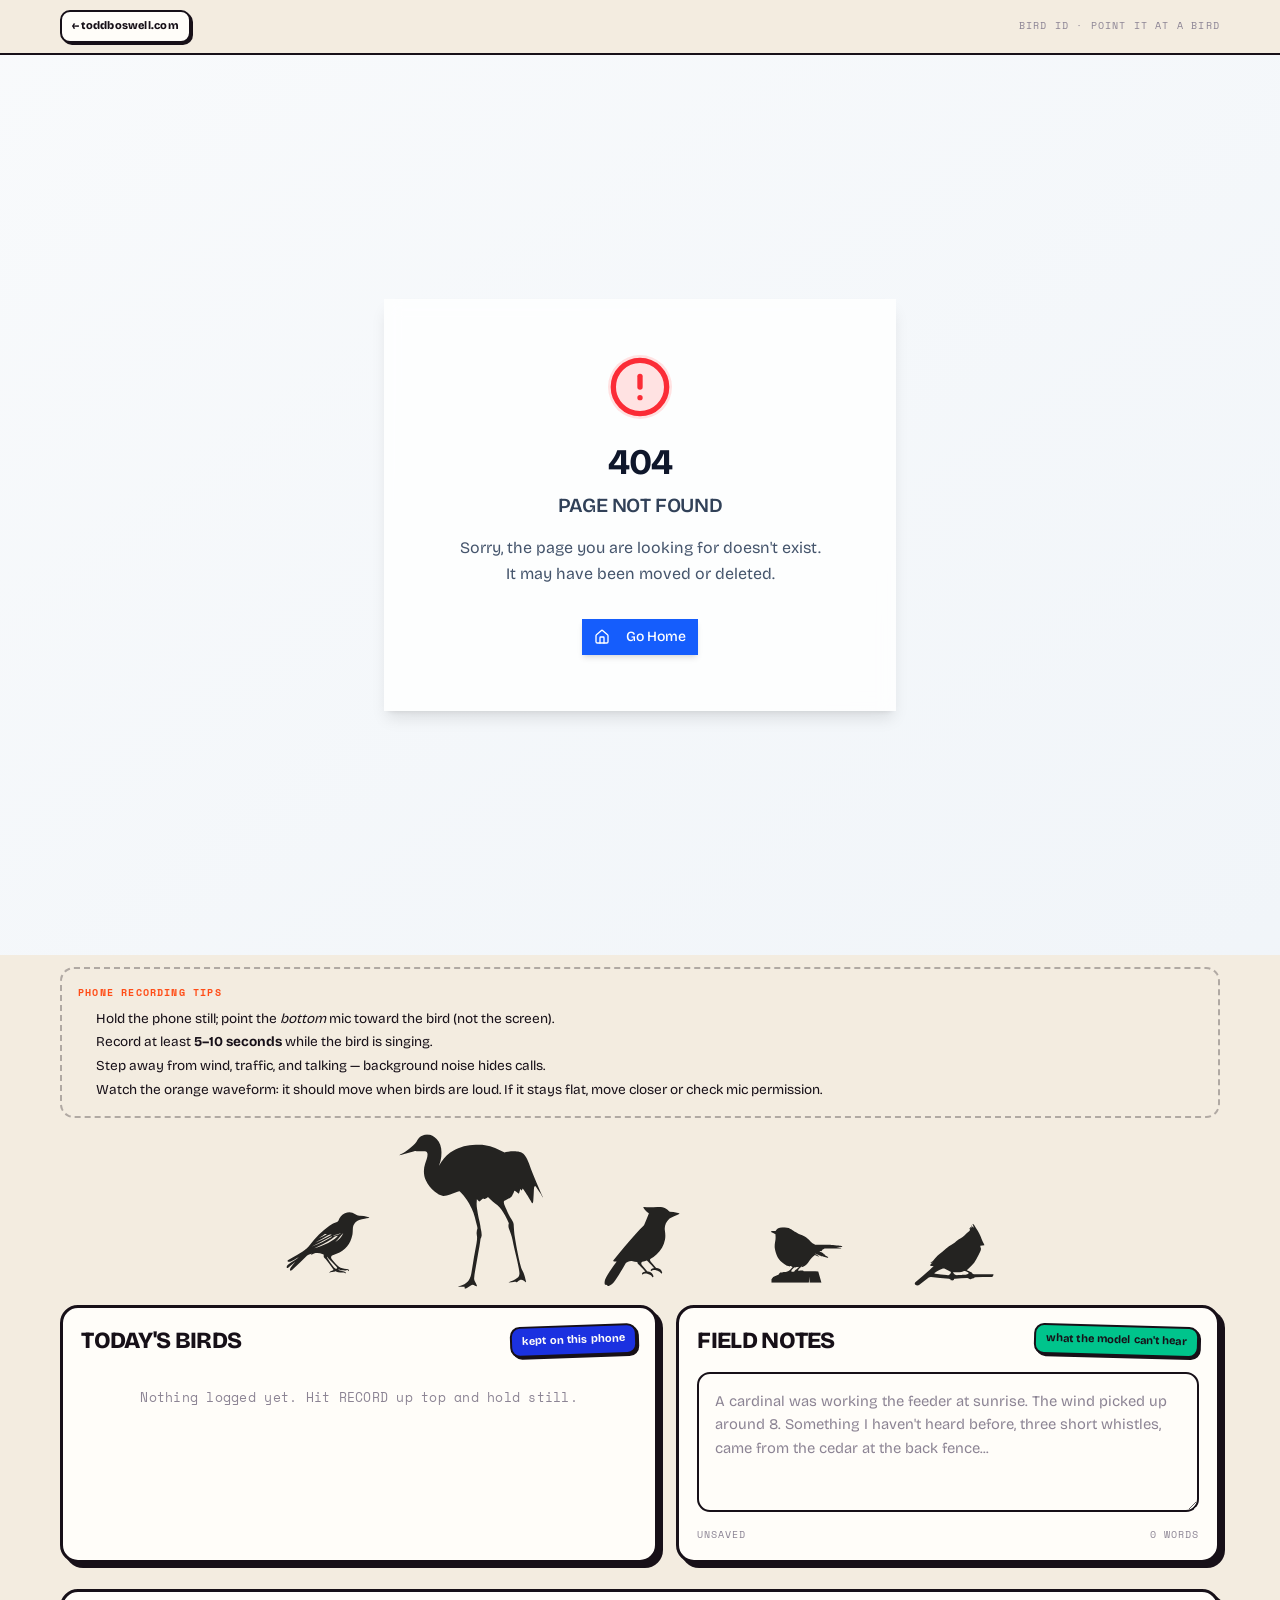
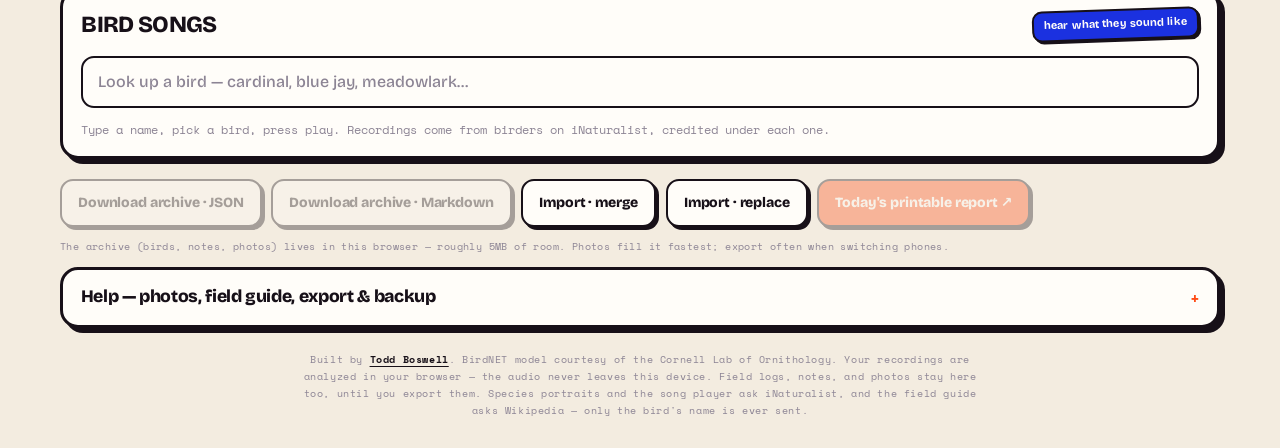
==== commit 7191e635: "Add species portraits on identification and a bird-song player - When a bird is identified, its iNat" ====
--- a/index.html
+++ b/index.html
@@ -531,6 +531,131 @@
     }
     .w-footer-note a:hover { color: var(--hot); }
 
+    /* ---------- species portraits ---------- */
+    .w-portrait {
+      width: 46px;
+      height: 46px;
+      object-fit: cover;
+      border: 2.5px solid var(--ink);
+      border-radius: 12px;
+      box-shadow: 2px 2px 0 var(--ink);
+      flex: none;
+      background: var(--cream);
+      cursor: pointer;
+    }
+    #root .w-inject-portrait {
+      width: 30px;
+      height: 30px;
+      object-fit: cover;
+      border: 2px solid var(--ink);
+      border-radius: 9px;
+      display: inline-block;
+      vertical-align: middle;
+      margin-right: 8px;
+      background: var(--cream);
+    }
+
+    /* ---------- bird songs panel ---------- */
+    .w-song-search {
+      width: 100%;
+      height: 52px;
+      padding: 0 15px;
+      background: var(--paper);
+      border: 2.5px solid var(--ink);
+      border-radius: 13px;
+      color: var(--ink);
+      font-family: var(--display);
+      font-size: 16px;
+      font-weight: 600;
+    }
+    .w-song-search:focus { outline: 3px solid var(--cobalt); outline-offset: 2px; }
+    .w-song-search::placeholder { color: var(--grey); font-weight: 500; }
+    .w-song-picks {
+      display: flex;
+      flex-wrap: wrap;
+      gap: 0.5rem;
+      margin-top: 0.7rem;
+    }
+    .w-song-picks:empty { display: none; }
+    .w-pick {
+      display: flex;
+      align-items: center;
+      gap: 8px;
+      padding: 6px 10px 6px 6px;
+      background: var(--paper);
+      border: 2.5px solid var(--ink);
+      border-radius: 12px;
+      box-shadow: 2px 2px 0 var(--ink);
+      font-family: var(--display);
+      font-size: 13px;
+      font-weight: 700;
+      color: var(--ink);
+      cursor: pointer;
+      transition: transform 0.1s ease, box-shadow 0.1s ease;
+    }
+    .w-pick:active { transform: translate(2px, 2px); box-shadow: 0 0 0 var(--ink); }
+    .w-pick.is-active { background: var(--cobalt); color: var(--paper); }
+    .w-pick img {
+      width: 34px;
+      height: 34px;
+      object-fit: cover;
+      border: 2px solid var(--ink);
+      border-radius: 9px;
+      background: var(--cream);
+    }
+    .w-pick .sci { display: block; font-family: var(--mono); font-style: italic; font-size: 10px; font-weight: 400; opacity: 0.75; }
+    .w-song-list { list-style: none; padding: 0; margin: 0.9rem 0 0; }
+    .w-song-list:empty { display: none; }
+    .w-song-row {
+      display: flex;
+      align-items: center;
+      gap: 0.7rem;
+      padding: 0.55rem 0;
+      border-bottom: 2px dashed rgba(23, 16, 24, 0.15);
+    }
+    .w-song-row:last-child { border-bottom: none; }
+    .w-play {
+      flex: none;
+      width: 44px;
+      height: 44px;
+      border-radius: 12px;
+      background: var(--hot);
+      color: var(--paper);
+      border: 2.5px solid var(--ink);
+      box-shadow: var(--shadow);
+      font-size: 15px;
+      font-weight: 800;
+      cursor: pointer;
+      transition: transform 0.1s ease, box-shadow 0.1s ease;
+    }
+    .w-play:active { transform: translate(2px, 2px); box-shadow: 0 0 0 var(--ink); }
+    .w-play.is-playing { background: var(--mint); color: var(--ink); }
+    .w-song-meta { min-width: 0; flex: 1; }
+    .w-song-who {
+      font-family: var(--display);
+      font-size: 0.85rem;
+      font-weight: 700;
+      color: var(--ink);
+      overflow: hidden;
+      text-overflow: ellipsis;
+      white-space: nowrap;
+    }
+    .w-song-lic {
+      font-family: var(--mono);
+      font-size: 0.6rem;
+      letter-spacing: 0.06em;
+      text-transform: uppercase;
+      color: var(--grey);
+    }
+    .w-song-lic a { color: var(--grey); }
+    .w-song-status {
+      font-family: var(--mono);
+      font-size: 0.75rem;
+      color: var(--grey);
+      margin-top: 0.8rem;
+    }
+    .w-song-status:empty { display: none; }
+
     /* ---------- photo lightbox ---------- */
     .w-lightbox {
       position: fixed;
@@ -616,6 +741,26 @@
     </div>
   </section>
 
+  <!-- Bird songs: look one up, hear what it sounds like -->
+  <section class="w-section" style="margin-top:1.1rem">
+    <article class="w-panel">
+      <header class="w-panel-head">
+        <h2 class="w-panel-title">Bird Songs</h2>
+        <span class="w-tag">hear what they sound like</span>
+      </header>
+      <input
+        type="search"
+        id="w-song-search"
+        class="w-song-search"
+        placeholder="Look up a bird — cardinal, blue jay, meadowlark…"
+        autocomplete="off"
+      />
+      <div class="w-song-picks" id="w-song-picks"></div>
+      <ul class="w-song-list" id="w-song-list"></ul>
+      <div class="w-song-status" id="w-song-status">Type a name, pick a bird, press play. Recordings come from birders on iNaturalist, credited under each one.</div>
+    </article>
+  </section>
+
   <div class="w-export-bar">
     <input type="file" id="w-import-file" accept="application/json,.json,text/plain" hidden />
     <input type="file" id="w-photo-file" accept="image/*" hidden />
@@ -632,7 +777,9 @@
       <summary>Help — photos, field guide, export &amp; backup</summary>
       <div class="w-help-body">
         <p><strong>Add photo</strong> — Attach a picture to any bird in the log (camera or gallery). It's shrunk to save space and stays on this device, riding along in JSON exports and the printable report.</p>
-        <p><strong>Field guide</strong> — Pulls a short summary and portrait of the species from Wikipedia. Only the species name is sent, only when you tap it, and the answer is kept locally so it works offline next time.</p>
+        <p><strong>Portraits</strong> — When a bird is identified, the page asks iNaturalist for a small picture of the species so you can see who you're hearing. Only the species name is sent; pictures are remembered locally.</p>
+        <p><strong>Field guide</strong> — Pulls a short summary and portrait of the species from Wikipedia, plus a Song button. Only the species name is sent, and the answer is kept locally so it works offline next time.</p>
+        <p><strong>Bird Songs</strong> — Search any bird and play real recordings made by birders on iNaturalist (openly licensed, credited under each recording). Handy for learning a call before you go out.</p>
         <p><strong>Download archive · JSON</strong> — Full backup for another phone or safekeeping. Re-import later with merge or replace.</p>
         <p><strong>Download archive · Markdown</strong> — Readable journal for Notes, Obsidian, or any text app.</p>
         <p><strong>Import · merge</strong> — Adds birds and notes from a JSON file without deleting what is already here. Duplicates are skipped.</p>
@@ -644,9 +791,9 @@
 
   <p class="w-footer-note">
     Built by <a href="https://www.toddboswell.com/">Todd Boswell</a>. BirdNET model courtesy of the Cornell Lab of Ornithology.
-    Bird sounds are analyzed in your browser — nothing is uploaded.
-    Field logs, notes, and photos stay on this device until you export them.
-    The optional field guide asks Wikipedia for a species summary; only the bird's name is sent, and only when you tap it.
+    Your recordings are analyzed in your browser — the audio never leaves this device.
+    Field logs, notes, and photos stay here too, until you export them.
+    Species portraits and the song player ask iNaturalist, and the field guide asks Wikipedia — only the bird's name is ever sent.
   </p>
 
   <div class="w-lightbox" id="w-lightbox" role="dialog" aria-label="Photo">
@@ -858,6 +1005,7 @@
       if (!parsed) return false;
       parsedHosts.add(el);
       ingestPrediction(parsed);
+      injectRowPortrait(el, parsed);
       return true;
     }
 
@@ -951,10 +1099,15 @@
         const noteVal = escapeHTML(b.note || '');
         const hasPhoto = b.photo && b.photo.indexOf('data:image/') === 0;
         const detailsOpen = openDetails.has(b.id);
+        const taxon = taxaCache[speciesKey(b.name, b.sci)];
+        if (!taxon) queuePortrait(b);
         html.push(
           '<li class="w-log-item" data-entry-id="' + bid + '">',
           '<div class="w-log-top">',
           '<div class="w-log-top-left">',
+          taxon && taxon.photo
+            ? '<img class="w-portrait" src="' + escapeHTML(taxon.photo) + '" alt="' + escapeHTML(b.name) + '" loading="lazy" data-details-toggle="' + bid + '" title="Field guide" />'
+            : '',
           '<span class="w-log-time">',
           escapeHTML(b.time),
           '</span>',
@@ -1017,8 +1170,6 @@
       })[c]);
     }
 
-    renderLog();
-
     function deleteEntry(id) {
       const today = getToday(store);
       today.birds = (today.birds || []).filter((b) => b.id !== id);
@@ -1144,6 +1295,256 @@
       attempt();
     }
 
+    // ----- iNaturalist: species portraits + songs -----
+    const TAXA_CACHE_KEY = 'birdid.taxa.v1';
+
+    function loadTaxaCache() {
+      try {
+        const raw = localStorage.getItem(TAXA_CACHE_KEY);
+        const parsed = raw ? JSON.parse(raw) : null;
+        return parsed && typeof parsed === 'object' ? parsed : {};
+      } catch (e) { return {}; }
+    }
+    function saveTaxaCache(cache) {
+      try {
+        const keys = Object.keys(cache);
+        if (keys.length > 150) {
+          keys.sort((a, b) => (cache[a].at || 0) - (cache[b].at || 0));
+          for (const k of keys.slice(0, keys.length - 150)) delete cache[k];
+        }
+        localStorage.setItem(TAXA_CACHE_KEY, JSON.stringify(cache));
+      } catch (e) { /* cache is disposable */ }
+    }
+    const taxaCache = loadTaxaCache();
+    const taxaInFlight = new Map(); // key -> [callbacks waiting]
+
+    function inatTaxaSearch(q, perPage) {
+      return fetch(
+        'https://api.inaturalist.org/v1/taxa?q=' + encodeURIComponent(q) +
+          '&iconic_taxa=Aves&per_page=' + (perPage || 1),
+        { headers: { Accept: 'application/json' } }
+      ).then((r) => {
+        if (!r.ok) throw new Error('http ' + r.status);
+        return r.json();
+      });
+    }
+
+    function taxonFromResult(t) {
+      return {
+        at: Date.now(),
+        id: t.id,
+        sci: t.name || '',
+        common: t.preferred_common_name || t.name || '',
+        photo: t.default_photo ? (t.default_photo.square_url || '') : '',
+      };
+    }
+
+    // Look up (and remember) the iNat taxon for a logged bird.
+    function getTaxon(b, cb) {
+      const key = speciesKey(b.name, b.sci);
+      if (taxaCache[key]) return cb(taxaCache[key]);
+      if (taxaInFlight.has(key)) {
+        taxaInFlight.get(key).push(cb);
+        return;
+      }
+      taxaInFlight.set(key, [cb]);
+      const settle = (taxon) => {
+        const waiters = taxaInFlight.get(key) || [];
+        taxaInFlight.delete(key);
+        for (const w of waiters) {
+          try { w(taxon); } catch (e) {}
+        }
+      };
+      inatTaxaSearch(b.sci || b.name, 1)
+        .then((data) => {
+          const t = data && data.results && data.results[0];
+          if (!t) return settle(null);
+          const taxon = taxonFromResult(t);
+          taxaCache[key] = taxon;
+          saveTaxaCache(taxaCache);
+          settle(taxon);
+        })
+        .catch(() => settle(null));
+    }
+
+    // Auto-portrait: queue a lookup for a log entry and repaint when it lands.
+    let portraitRepaint = null;
+    function queuePortrait(b) {
+      const key = speciesKey(b.name, b.sci);
+      if (taxaCache[key]) return;
+      getTaxon(b, (taxon) => {
+        if (!taxon || !taxon.photo) return;
+        clearTimeout(portraitRepaint);
+        portraitRepaint = setTimeout(renderLog, 150);
+      });
+    }
+
+    // Put a small portrait on the app's live result rows too.
+    function injectRowPortrait(el, parsed) {
+      getTaxon({ name: parsed.name, sci: parsed.sci }, (taxon) => {
+        if (!taxon || !taxon.photo) return;
+        if (!el.isConnected || el.querySelector('.w-inject-portrait')) return;
+        const img = document.createElement('img');
+        img.className = 'w-inject-portrait';
+        img.src = taxon.photo;
+        img.alt = '';
+        el.insertBefore(img, el.firstChild);
+      });
+    }
+
+    // ----- Songs: openly licensed recordings from iNaturalist -----
+    const songsByTaxon = Object.create(null); // in-memory, session only
+
+    function getSongs(taxonId, cb) {
+      if (songsByTaxon[taxonId]) return cb(songsByTaxon[taxonId]);
+      fetch(
+        'https://api.inaturalist.org/v1/observations?taxon_id=' + taxonId +
+          '&sounds=true&quality_grade=research&per_page=8&order_by=votes' +
+          '&sound_license=cc0,cc-by,cc-by-nc,cc-by-sa,cc-by-nc-sa',
+        { headers: { Accept: 'application/json' } }
+      )
+        .then((r) => {
+          if (!r.ok) throw new Error('http ' + r.status);
+          return r.json();
+        })
+        .then((data) => {
+          const songs = [];
+          for (const o of (data && data.results) || []) {
+            const s = (o.sounds || []).find((x) => x && x.file_url);
+            if (!s) continue;
+            songs.push({
+              url: s.file_url,
+              user: (o.user && (o.user.name || o.user.login)) || 'unknown',
+              license: (s.license_code || 'cc').toUpperCase().replace(/-/g, ' '),
+              obs: 'https://www.inaturalist.org/observations/' + o.id,
+            });
+            if (songs.length >= 5) break;
+          }
+          songsByTaxon[taxonId] = songs;
+          cb(songs);
+        })
+        .catch(() => cb(null));
+    }
+
+    // One shared player; clicking the playing button stops it.
+    const player = new Audio();
+    let playingUrl = '';
+    function refreshPlayButtons() {
+      for (const btn of document.querySelectorAll('[data-song-url]')) {
+        const on = playingUrl && btn.getAttribute('data-song-url') === playingUrl;
+        btn.classList.toggle('is-playing', !!on);
+        if (btn.classList.contains('w-chip')) btn.textContent = on ? '◼ Stop' : '▶ Song';
+        else btn.textContent = on ? '◼' : '▶';
+      }
+    }
+    function toggleSong(url) {
+      if (playingUrl === url) {
+        player.pause();
+        playingUrl = '';
+      } else {
+        playingUrl = url;
+        player.src = url;
+        player.play().catch(() => { playingUrl = ''; refreshPlayButtons(); });
+      }
+      refreshPlayButtons();
+    }
+    player.addEventListener('ended', () => { playingUrl = ''; refreshPlayButtons(); });
+    player.addEventListener('error', () => { playingUrl = ''; refreshPlayButtons(); });
+
+    function songRowsHTML(songs) {
+      return songs
+        .map(
+          (s) =>
+            '<li class="w-song-row">' +
+            '<button type="button" class="w-play" data-song-url="' + escapeHTML(s.url) + '" aria-label="Play recording">▶</button>' +
+            '<div class="w-song-meta">' +
+            '<div class="w-song-who">recorded by ' + escapeHTML(s.user) + '</div>' +
+            '<div class="w-song-lic">' + escapeHTML(s.license) + ' · <a href="' + escapeHTML(s.obs) + '" target="_blank" rel="noopener">on iNaturalist ↗</a></div>' +
+            '</div>' +
+            '</li>'
+        )
+        .join('');
+    }
+
+    // ----- Songs panel: search, pick, play -----
+    const songSearch = document.getElementById('w-song-search');
+    const songPicks = document.getElementById('w-song-picks');
+    const songList = document.getElementById('w-song-list');
+    const songStatus = document.getElementById('w-song-status');
+    let songSearchTimer = null;
+    let songSearchSeq = 0;
+
+    songSearch.addEventListener('input', () => {
+      clearTimeout(songSearchTimer);
+      const q = songSearch.value.trim();
+      if (q.length < 3) {
+        songPicks.innerHTML = '';
+        return;
+      }
+      songSearchTimer = setTimeout(() => {
+        const seq = ++songSearchSeq;
+        songStatus.textContent = 'searching…';
+        inatTaxaSearch(q, 5)
+          .then((data) => {
+            if (seq !== songSearchSeq) return;
+            const results = ((data && data.results) || []).filter((t) => t.rank === 'species' || t.rank === 'hybrid');
+            if (!results.length) {
+              songPicks.innerHTML = '';
+              songStatus.textContent = 'No birds by that name. Try the common name.';
+              return;
+            }
+            songStatus.textContent = '';
+            songPicks.innerHTML = results
+              .map((t) => {
+                const x = taxonFromResult(t);
+                return (
+                  '<button type="button" class="w-pick" data-pick-taxon="' + x.id + '" data-pick-name="' + escapeHTML(x.common) + '">' +
+                  (x.photo ? '<img src="' + escapeHTML(x.photo) + '" alt="" loading="lazy" />' : '') +
+                  '<span>' + escapeHTML(x.common) + '<span class="sci">' + escapeHTML(x.sci) + '</span></span>' +
+                  '</button>'
+                );
+              })
+              .join('');
+          })
+          .catch(() => {
+            if (seq !== songSearchSeq) return;
+            songStatus.textContent = 'Could not reach iNaturalist (offline?).';
+          });
+      }, 350);
+    });
+
+    function showSongsForTaxon(taxonId, label) {
+      songList.innerHTML = '';
+      songStatus.textContent = 'finding recordings of ' + label + '…';
+      getSongs(taxonId, (songs) => {
+        if (songs === null) {
+          songStatus.textContent = 'Could not reach iNaturalist (offline?).';
+          return;
+        }
+        if (!songs.length) {
+          songStatus.textContent = 'No openly licensed recordings of ' + label + ' yet.';
+          return;
+        }
+        songStatus.textContent = '';
+        songList.innerHTML = songRowsHTML(songs);
+      });
+    }
+
+    songPicks.addEventListener('click', (e) => {
+      const pick = e.target.closest('[data-pick-taxon]');
+      if (!pick) return;
+      for (const p of songPicks.querySelectorAll('.w-pick')) p.classList.remove('is-active');
+      pick.classList.add('is-active');
+      showSongsForTaxon(pick.getAttribute('data-pick-taxon'), pick.getAttribute('data-pick-name'));
+    });
+
+    songList.addEventListener('click', (e) => {
+      const btn = e.target.closest('[data-song-url]');
+      if (btn) toggleSong(btn.getAttribute('data-song-url'));
+    });
+
+    renderLog();
+
     function detailsLinks(b) {
       const links = [];
       const aab =
@@ -1170,6 +1571,7 @@
         if (facts && facts.url) {
           links.unshift('<a class="w-chip" href="' + escapeHTML(facts.url) + '" target="_blank" rel="noopener">Wikipedia ↗</a>');
         }
+        links.unshift('<button type="button" class="w-chip" data-entry-song="' + escapeHTML(b.id) + '">▶ Song</button>');
         if (!facts) {
           box2.className = 'w-details is-error';
           box2.innerHTML =
@@ -1222,6 +1624,26 @@
           lightboxImg.src = row.photo;
           lightbox.classList.add('is-on');
         }
+        return;
+      }
+
+      const song = e.target.closest('[data-entry-song]');
+      if (song) {
+        const preset = song.getAttribute('data-song-url');
+        if (preset) return toggleSong(preset);
+        const today = getToday(store);
+        const row = today.birds.find((x) => x.id === song.getAttribute('data-entry-song'));
+        if (!row) return;
+        song.textContent = '…';
+        getTaxon(row, (taxon) => {
+          if (!taxon) { song.textContent = 'no song found'; return; }
+          getSongs(taxon.id, (songs) => {
+            if (!songs || !songs.length) { song.textContent = 'no song found'; return; }
+            song.setAttribute('data-song-url', songs[0].url);
+            song.title = 'Recorded by ' + songs[0].user + ' (' + songs[0].license + ') on iNaturalist';
+            toggleSong(songs[0].url);
+          });
+        });
         return;
       }
 
